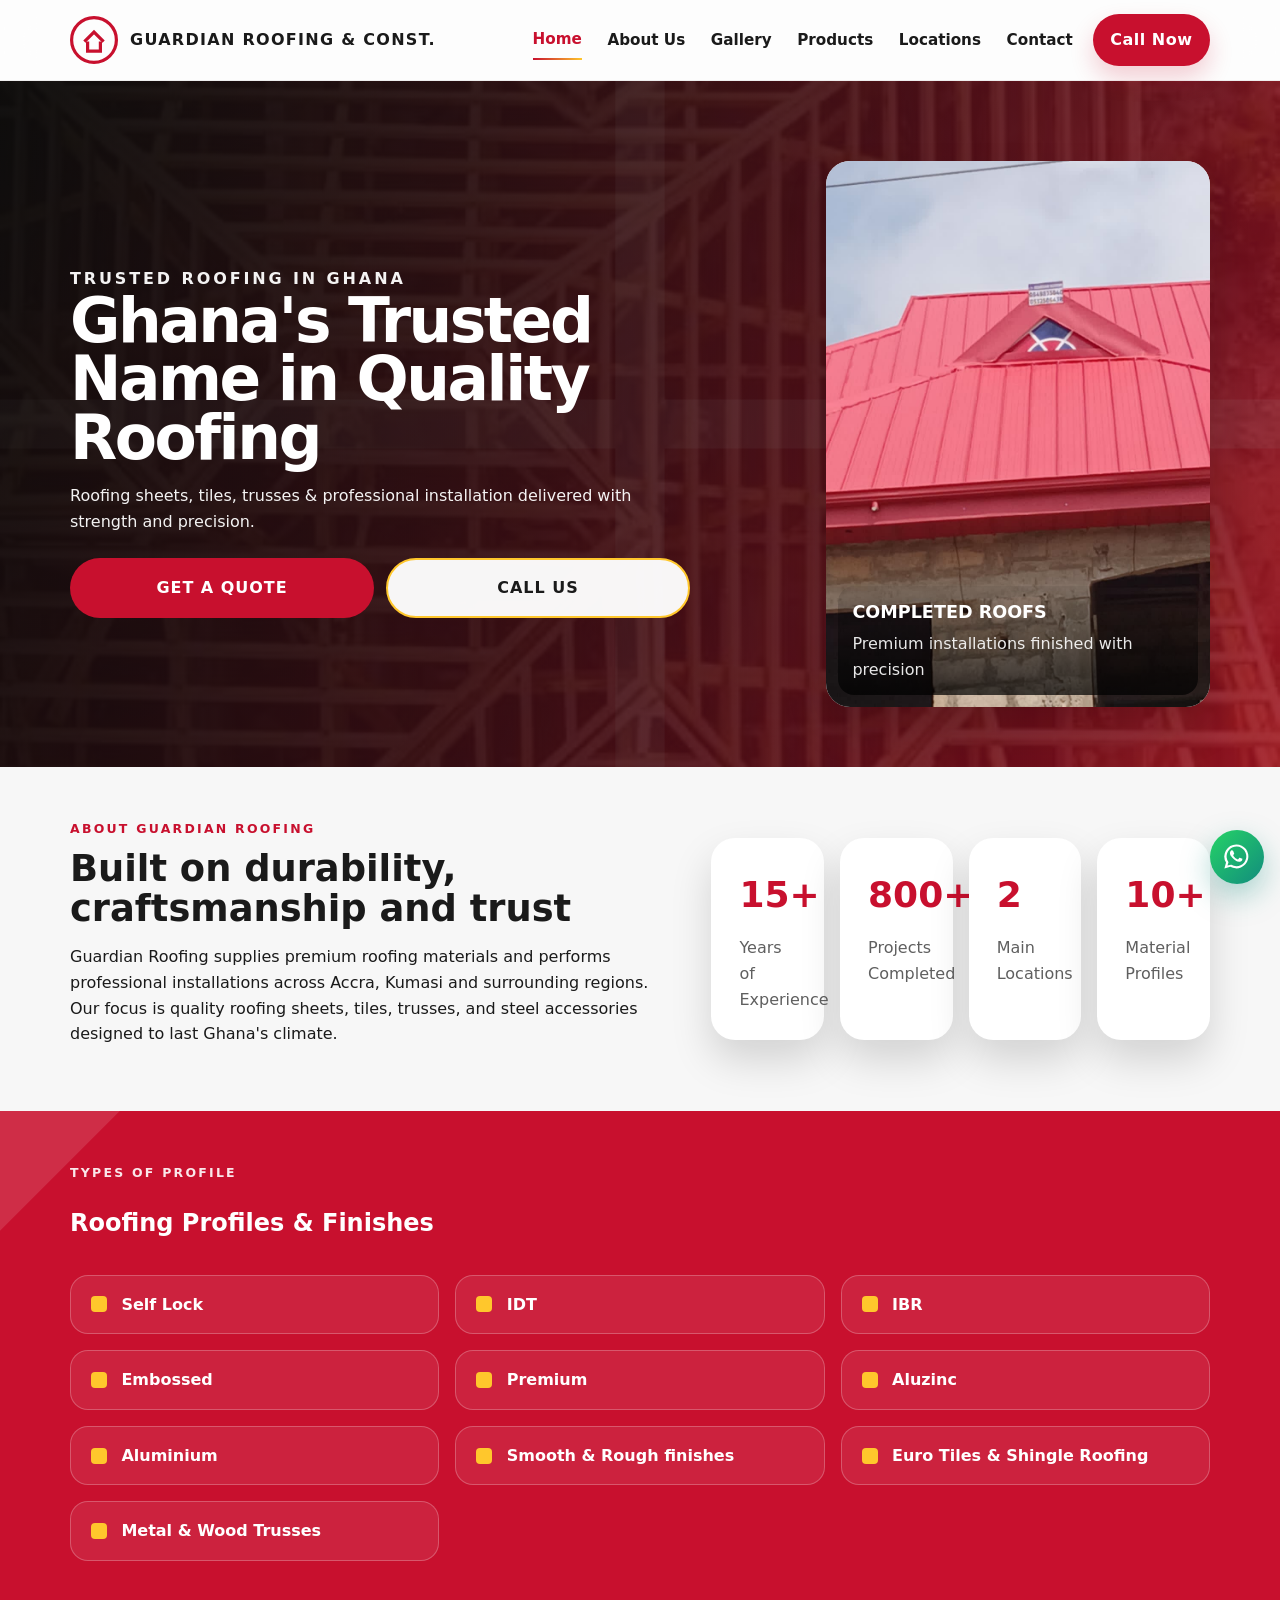
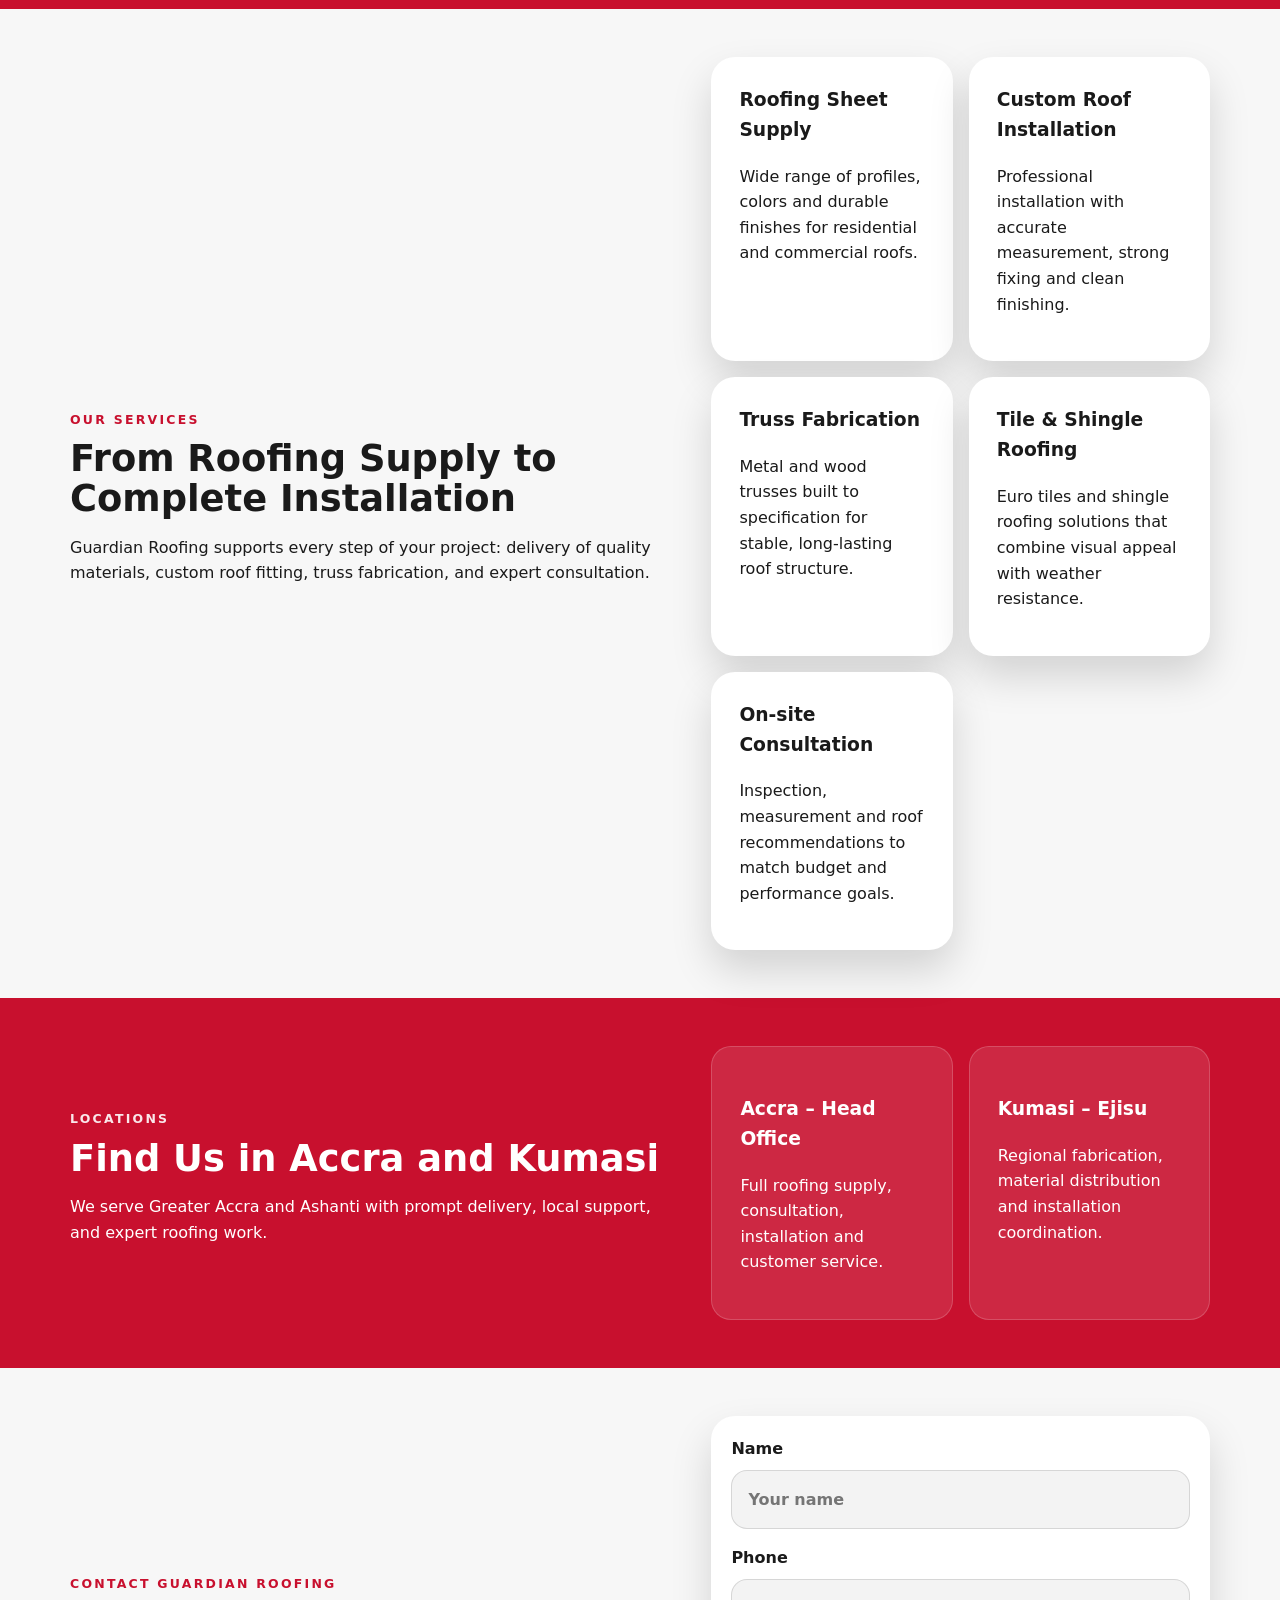
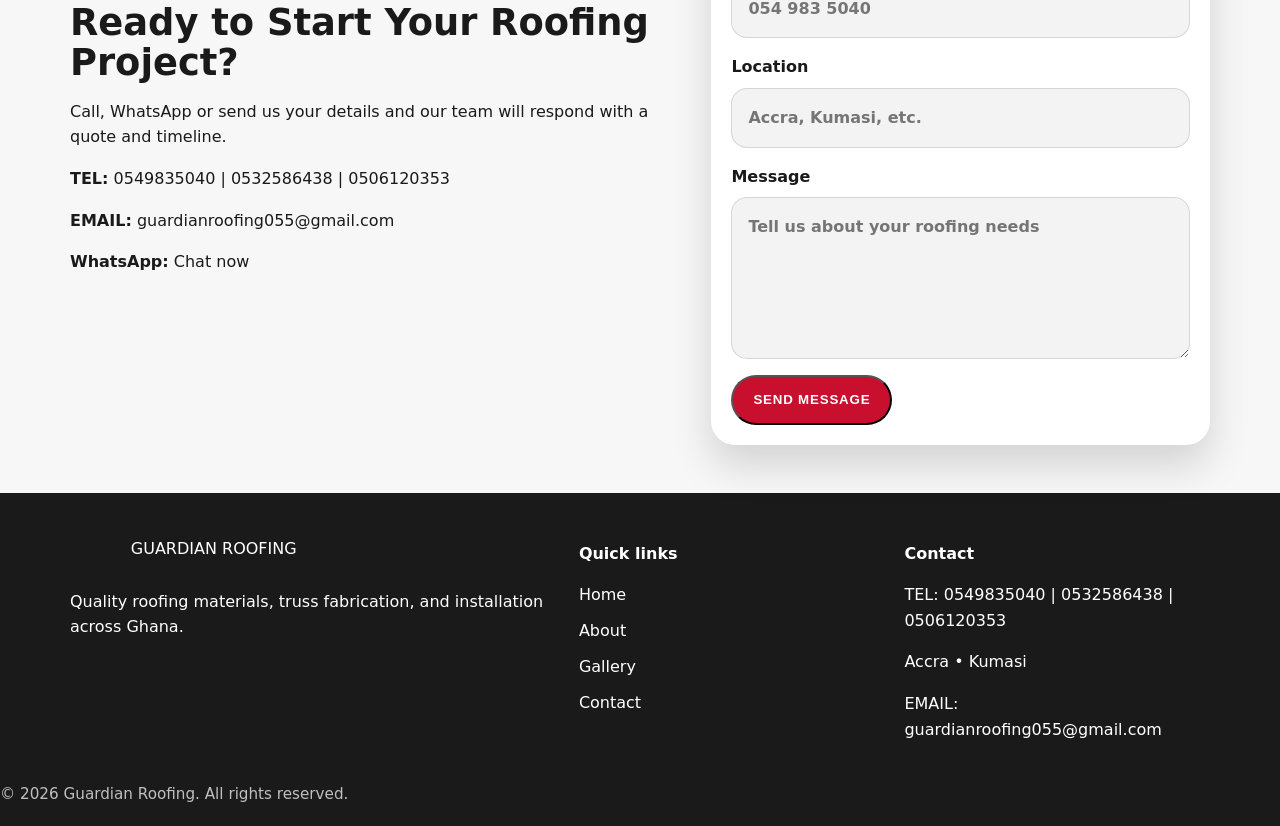
==== GUARDIAN ROOFING/index.html @ 57b555b7 "Add files via upload" ====
<!DOCTYPE html>
<html lang="en">
<head>
  <meta charset="UTF-8" />
  <meta name="viewport" content="width=device-width, initial-scale=1.0" />
  <title>Guardian Roofing | Ghana Roofing Supplier & Installer</title>
  <link rel="stylesheet" href="styles.css" />
</head>
<body>
  <header class="site-header">
    <div class="container header-inner">
      <a href="#home" class="brand">
        <span class="brand-mark">
          <svg viewBox="0 0 60 60" aria-hidden="true"><circle cx="30" cy="30" r="28" fill="none" stroke="#C8102E" stroke-width="4"/><path d="M18 32 L30 20 L42 32" fill="none" stroke="#C8102E" stroke-width="4"/><path d="M22 32 L22 44 L38 44 L38 32" fill="none" stroke="#C8102E" stroke-width="4"/></svg>
        </span>
        <span class="brand-text">GUARDIAN ROOFING & CONST.</span>
      </a>
      <button class="nav-toggle" id="navToggle" aria-label="Toggle navigation" aria-expanded="false">
        <span></span><span></span><span></span>
      </button>
      <nav class="site-nav" id="siteNav">
        <a href="#home" class="active">Home</a>
        <a href="#about">About Us</a>
        <a href="gallery.html">Gallery</a>
        <a href="#products">Products</a>
        <a href="#locations">Locations</a>
        <a href="#contact">Contact</a>
      </nav>
      <a href="tel:0549835040" class="cta-button call-now"><span>Call Now</span></a>
    </div>
  </header>

  <main>
    <section class="hero" id="home">
      <div class="hero-overlay"></div>
      <div class="container hero-content">
        <div class="hero-copy">
          <p class="eyebrow">Trusted Roofing in Ghana</p>
          <h1>Ghana's Trusted Name in Quality Roofing</h1>
          <p>Roofing sheets, tiles, trusses &amp; professional installation delivered with strength and precision.</p>
          <div class="hero-actions">
            <a href="#contact" class="btn btn-primary">Get a Quote</a>
            <a href="tel:0549835040" class="btn btn-secondary">Call Us</a>
          </div>
        </div>
        <div class="hero-carousel" aria-label="Project preview carousel">
          <div class="carousel-track" id="carouselTrack">
            <article class="carousel-card">
              <img src="FINAL WORK.jpg" alt="Completed Guardian Roofing installation" loading="eager" />
              <div class="carousel-caption">
                <strong>Completed Roofs</strong>
                <span>Premium installations finished with precision</span>
              </div>
            </article>
            <article class="carousel-card">
              <img src="WAREHOUSE.jpg" alt="Roofing materials stored at the warehouse" loading="lazy" />
              <div class="carousel-caption">
                <strong>Material Supply</strong>
                <span>Self Lock, IBR, Aluzinc and more ready for delivery</span>
              </div>
            </article>
            <article class="carousel-card">
              <img src="TOP ROOF.jpg" alt="Roofing sheets laid on a top roof structure" loading="lazy" />
              <div class="carousel-caption">
                <strong>Roofing In Progress</strong>
                <span>Skilled teams fitting every sheet with care</span>
              </div>
            </article>
            <article class="carousel-card">
              <img src="DRONE CAPTURE.jpg" alt="Drone capture of a completed roofing project" loading="lazy" />
              <div class="carousel-caption">
                <strong>Large-Scale Projects</strong>
                <span>Reliable roof coverage in commercial and residential builds</span>
              </div>
            </article>
          </div>
        </div>
      </div>
    </section>

    <section class="about" id="about">
      <div class="container section-grid">
        <div class="about-copy">
          <span class="section-label">About Guardian Roofing</span>
          <h2>Built on durability, craftsmanship and trust</h2>
          <p>Guardian Roofing supplies premium roofing materials and performs professional installations across Accra, Kumasi and surrounding regions. Our focus is quality roofing sheets, tiles, trusses, and steel accessories designed to last Ghana's climate.</p>
        </div>
        <div class="stats-grid">
          <div class="stat-card"><span>15+</span><p>Years of Experience</p></div>
          <div class="stat-card"><span>800+</span><p>Projects Completed</p></div>
          <div class="stat-card"><span>2</span><p>Main Locations</p></div>
          <div class="stat-card"><span>10+</span><p>Material Profiles</p></div>
        </div>
      </div>
    </section>

    <section class="products red-block" id="products">
      <div class="container">
        <span class="section-label section-label-light">Types of Profile</span>
        <h2>Roofing Profiles &amp; Finishes</h2>
        <div class="product-grid">
          <div class="product-item"><span></span>Self Lock</div>
          <div class="product-item"><span></span>IDT</div>
          <div class="product-item"><span></span>IBR</div>
          <div class="product-item"><span></span>Embossed</div>
          <div class="product-item"><span></span>Premium</div>
          <div class="product-item"><span></span>Aluzinc</div>
          <div class="product-item"><span></span>Aluminium</div>
          <div class="product-item"><span></span>Smooth &amp; Rough finishes</div>
          <div class="product-item"><span></span>Euro Tiles &amp; Shingle Roofing</div>
          <div class="product-item"><span></span>Metal &amp; Wood Trusses</div>
        </div>
      </div>
    </section>


    <section class="services">
      <div class="container section-grid">
        <div>
          <span class="section-label">Our Services</span>
          <h2>From Roofing Supply to Complete Installation</h2>
          <p>Guardian Roofing supports every step of your project: delivery of quality materials, custom roof fitting, truss fabrication, and expert consultation.</p>
        </div>
        <div class="services-grid">
          <div class="service-card"><h3>Roofing Sheet Supply</h3><p>Wide range of profiles, colors and durable finishes for residential and commercial roofs.</p></div>
          <div class="service-card"><h3>Custom Roof Installation</h3><p>Professional installation with accurate measurement, strong fixing and clean finishing.</p></div>
          <div class="service-card"><h3>Truss Fabrication</h3><p>Metal and wood trusses built to specification for stable, long-lasting roof structure.</p></div>
          <div class="service-card"><h3>Tile &amp; Shingle Roofing</h3><p>Euro tiles and shingle roofing solutions that combine visual appeal with weather resistance.</p></div>
          <div class="service-card"><h3>On-site Consultation</h3><p>Inspection, measurement and roof recommendations to match budget and performance goals.</p></div>
        </div>
      </div>
    </section>

    <section class="locations red-strip" id="locations">
      <div class="container section-grid">
        <div>
          <span class="section-label section-label-light">Locations</span>
          <h2>Find Us in Accra and Kumasi</h2>
          <p>We serve Greater Accra and Ashanti with prompt delivery, local support, and expert roofing work.</p>
        </div>
        <div class="location-cards">
          <div class="location-card"><h3>Accra – Head Office</h3><p>Full roofing supply, consultation, installation and customer service.</p></div>
          <div class="location-card"><h3>Kumasi – Ejisu</h3><p>Regional fabrication, material distribution and installation coordination.</p></div>
        </div>
      </div>
    </section>

    <section class="contact" id="contact">
      <div class="container section-grid">
        <div class="contact-copy">
          <span class="section-label">Contact Guardian Roofing</span>
          <h2>Ready to Start Your Roofing Project?</h2>
          <p>Call, WhatsApp or send us your details and our team will respond with a quote and timeline.</p>
          <div class="contact-list">
            <p><strong>TEL:</strong> 0549835040 | 0532586438 | 0506120353</p>
            <p><strong>EMAIL:</strong> <a href="mailto:guardianroofing055@gmail.com">guardianroofing055@gmail.com</a></p>
            <p><strong>WhatsApp:</strong> <a href="https://wa.me/233549835040" target="_blank" rel="noreferrer">Chat now</a></p>
          </div>
        </div>
        <form id="contactForm" class="contact-form" action="#" method="post">
          <label><span>Name</span><input type="text" name="name" placeholder="Your name" required></label>
          <label><span>Phone</span><input type="tel" name="phone" placeholder="054 983 5040" required></label>
          <label><span>Location</span><input type="text" name="location" placeholder="Accra, Kumasi, etc." required></label>
          <label><span>Message</span><textarea name="message" rows="5" placeholder="Tell us about your roofing needs"></textarea></label>
          <button type="submit" class="btn btn-primary">Send Message</button>
        </form>
      </div>
    </section>
  </main>

  <a href="https://wa.me/233549835040" class="whatsapp-float" target="_blank" rel="noreferrer" aria-label="Chat on WhatsApp">
    <svg viewBox="0 0 24 24" aria-hidden="true">
      <path d="M12 2a10 10 0 0 0-8.64 15.1L2 22l4.95-1.35A10 10 0 1 0 12 2Zm0 18.2a8.2 8.2 0 0 1-4.16-1.14l-.3-.18-2.94.8.8-2.86-.19-.3A8.2 8.2 0 1 1 12 20.2Zm4.73-6.15c-.26-.13-1.53-.75-1.77-.84-.24-.09-.42-.13-.6.13-.18.26-.7.84-.85 1.01-.15.17-.31.19-.57.06-.26-.13-1.11-.41-2.11-1.3-.78-.7-1.31-1.56-1.46-1.82-.15-.26-.01-.4.11-.53.12-.12.26-.31.39-.46.13-.15.17-.26.26-.43.09-.17.04-.32-.02-.45-.06-.13-.6-1.44-.82-1.98-.22-.52-.44-.45-.6-.46l-.51-.01c-.17 0-.45.06-.68.31-.23.25-.88.86-.88 2.1 0 1.24.9 2.43 1.03 2.6.13.17 1.77 2.7 4.3 3.79.6.26 1.07.42 1.44.54.62.2 1.18.17 1.63.1.5-.07 1.53-.63 1.75-1.24.22-.61.22-1.13.15-1.24-.07-.11-.24-.17-.5-.3Z" fill="currentColor"/>
    </svg>
  </a>

  <footer class="site-footer">
    <div class="container footer-grid">
      <div>
        <div class="footer-brand">
          <span class="brand-mark footer-mark"></span>
          <span>GUARDIAN ROOFING</span>
        </div>
        <p>Quality roofing materials, truss fabrication, and installation across Ghana.</p>
      </div>
      <div class="footer-links">
        <p><strong>Quick links</strong></p>
        <a href="#home">Home</a>
        <a href="#about">About</a>
        <a href="gallery.html">Gallery</a>
        <a href="#contact">Contact</a>
      </div>
      <div>
        <p><strong>Contact</strong></p>
        <p>TEL: 0549835040 | 0532586438 | 0506120353</p>
        <p>Accra • Kumasi</p>
                <p>EMAIL: guardianroofing055@gmail.com</p> 
      </div>
    </div>
    <div class="footer-bottom">© 2026 Guardian Roofing. All rights reserved.</div>
  </footer>

  <script src="script.js"></script>
</body>
</html>
---- GUARDIAN ROOFING/styles.css ----
:root {
  color-scheme: light;
  --red: #C8102E;
  --yellow: #FFC72C;
  --white: #FFFFFF;
  --dark: #1A1A1A;
  --soft-dark: #2b2b2b;
  --bg: #f7f7f7;
  --surface: #ffffff;
  --surface-2: #f3f3f3;
  --text: #1A1A1A;
  --muted: #5f5f5f;
  --shadow: 0 20px 40px rgba(0, 0, 0, 0.15);
  font-family: "Inter", system-ui, sans-serif;
}

* {
  box-sizing: border-box;
}

html {
  scroll-behavior: smooth;
}

body {
  margin: 0;
  background: var(--bg);
  color: var(--text);
  line-height: 1.6;
  overflow-x: hidden;
  transition: background-color 0.25s ease, color 0.25s ease;
}

img {
  max-width: 100%;
  display: block;
}

a {
  color: inherit;
  text-decoration: none;
}

.container {
  width: min(1140px, calc(100% - 1.5rem));
  margin: 0 auto;
}

.site-header {
  position: sticky;
  top: 0;
  z-index: 30;
  background: rgba(255, 255, 255, 0.72);
  backdrop-filter: blur(18px) saturate(140%);
  border-bottom: 1px solid rgba(0, 0, 0, 0.06);
  transition: background 0.3s ease, box-shadow 0.3s ease, transform 0.3s ease;
}


.site-header.scrolled {
  background: rgba(255, 255, 255, 0.96);
  box-shadow: 0 12px 40px rgba(26, 26, 26, 0.12);
}


.header-inner {
  display: flex;
  align-items: center;
  justify-content: space-between;
  gap: 0.75rem;
  padding: 0.85rem 0;
  flex-wrap: wrap;
}

.brand {
  display: inline-flex;
  align-items: center;
  gap: 0.75rem;
  font-weight: 800;
  letter-spacing: 0.08em;
  text-transform: uppercase;
  font-size: clamp(0.8rem, 2.2vw, 0.95rem);
  line-height: 1.2;
  color: var(--text);
  transition: transform 0.25s ease;
  flex: 1 1 auto;
  min-width: 0;
}

.brand:hover {
  transform: translateY(-2px);
}

.brand-mark,
.footer-mark {
  width: 3rem;
  height: 3rem;
  display: inline-flex;
  align-items: center;
  justify-content: center;
  border-radius: 50%;
  transition: transform 0.3s ease, box-shadow 0.3s ease;
}

.brand:hover .brand-mark {
  transform: rotate(-6deg) scale(1.05);
  box-shadow: 0 8px 18px rgba(200, 16, 46, 0.18);
}

.nav-toggle {
  display: inline-flex;
  width: 2.5rem;
  height: 2.5rem;
  border: none;
  background: transparent;
  cursor: pointer;
  flex-direction: column;
  justify-content: space-between;
  padding: 0;
  margin-left: auto;
}

.nav-toggle span {
  display: block;
  height: 3px;
  border-radius: 999px;
  background: var(--dark);
  transition: transform 0.3s ease, opacity 0.3s ease;
}

.nav-toggle.active span:nth-child(1) {
  transform: translateY(9px) rotate(45deg);
}

.nav-toggle.active span:nth-child(2) {
  opacity: 0;
}

.nav-toggle.active span:nth-child(3) {
  transform: translateY(-9px) rotate(-45deg);
}

.site-nav {
  display: none;
  flex-direction: column;
  align-items: flex-start;
  gap: 0;
  width: 100%;
  background: rgba(255,255,255,0.98);
  border-top: 1px solid rgba(0,0,0,0.08);
  padding: 1rem 0 1.25rem;
  margin-top: 0.25rem;
  border-radius: 0 0 20px 20px;
  box-shadow: 0 20px 35px rgba(26,26,26,0.12);
}

.site-nav.show {
  display: flex;
  animation: slideDown 0.3s ease;
}

.site-nav a {
  position: relative;
  font-size: 0.95rem;
  font-weight: 700;
  color: var(--text);
  padding: 0.75rem 1.25rem;
  width: 100%;
  transition: color 0.25s ease, transform 0.25s ease;
}

.site-nav a::after {
  content: "";
  position: absolute;
  left: 0;
  bottom: -0.2rem;
  width: 100%;
  height: 2px;
  background: linear-gradient(90deg, var(--red), var(--yellow));
  transform: scaleX(0);
  transform-origin: center;
  transition: transform 0.25s ease;
}

.site-nav a:hover,
.site-nav a.active {
  color: var(--red);
  transform: translateY(-1px);
}

.site-nav a:hover::after,
.site-nav a.active::after {
  transform: scaleX(1);
}

.cta-button {
  display: inline-flex;
  align-items: center;
  justify-content: center;
  padding: 0.85rem 1.1rem;
  border-radius: 999px;
  background: var(--red);
  color: var(--white);
  font-weight: 700;
  letter-spacing: 0.03em;
  box-shadow: 0 12px 24px rgba(200, 16, 46, 0.2);
  transition: transform 0.25s ease, box-shadow 0.25s ease;
  position: relative;
  overflow: hidden;
}

.cta-button::before {
  content: "";
  position: absolute;
  inset: 0;
  background: linear-gradient(120deg, transparent, rgba(255,255,255,0.28), transparent);
  transform: translateX(-120%);
  transition: transform 0.6s ease;
}

.cta-button:hover {
  transform: translateY(-2px);
  box-shadow: 0 16px 30px rgba(200, 16, 46, 0.28);
}

.cta-button:hover::before {
  transform: translateX(120%);
}

.cta-button.call-now {
  display: none;
}

.hero {
  position: relative;
  background: linear-gradient(120deg, rgba(26, 26, 26, 0.92), rgba(200, 16, 46, 0.8)), url('DRONE CAPTURE.jpg') center/cover no-repeat;
  background-position: center;
  background-size: cover;
  animation: heroBgSlide 3s ease-in-out infinite alternate;
  padding: 2.5rem 0 2rem;
  overflow: hidden;
}

.hero::before {
  content: "";
  position: absolute;
  inset: 0;
  background: url('data:image/svg+xml,%3Csvg xmlns="http://www.w3.org/2000/svg" width="520" height="520" viewBox="0 0 520 520"%3E%3Cpath fill="none" stroke="%23E5E5E5" stroke-width="20" d="M0 260 L520 260 M260 0 L260 520"/%3E%3C/svg%3E') center/cover no-repeat;
  opacity: 0.08;
  pointer-events: none;
}

.hero-overlay {
  position: absolute;
  inset: 0;
  background: linear-gradient(90deg, rgba(5, 5, 5, 0.64), rgba(0, 0, 0, 0.2));
}

.hero-content {
  position: relative;
  display: grid;
  grid-template-columns: 1fr;
  gap: 1.25rem;
  align-items: center;
}

.hero-copy {
  max-width: 620px;
  color: var(--white);
  position: relative;
  z-index: 1;
}

.eyebrow {
  display: inline-block;
  margin: 0 0 1rem;
  font-size: 0.85rem;
  font-weight: 700;
  letter-spacing: 0.18em;
  text-transform: uppercase;
  color: var(--yellow);
}

.hero h1 {
  margin: 0;
  font-size: clamp(2rem, 7vw, 3rem);
  line-height: 0.95;
  letter-spacing: -0.04em;
  color: var(--white);
}

.hero p {
  max-width: 44rem;
  margin: 1rem 0 0;
  font-size: 1rem;
  color: rgba(255, 255, 255, 0.95);
}

.hero-actions {
  display: grid;
  grid-template-columns: 1fr;
  gap: 0.75rem;
  margin-top: 1.5rem;
}

.btn {
  display: inline-flex;
  align-items: center;
  justify-content: center;
  width: 100%;
  min-width: 0;
  padding: 0.95rem 1.25rem;
  border-radius: 999px;
  font-weight: 700;
  text-transform: uppercase;
  letter-spacing: 0.06em;
}

.btn-primary {
  background: var(--red);
  color: var(--white);
}

.btn-secondary {
  border: 2px solid var(--yellow);
  color: var(--dark);
  background: rgba(255, 255, 255, 0.96);
}

.hero-carousel {
  position: relative;
  border-radius: 24px;
  overflow: hidden;
  min-height: 260px;
  box-shadow: var(--shadow);
  background: var(--white);
}

.carousel-track {
  display: flex;
  transition: transform 0.7s ease;
}

.carousel-card {
  position: relative;
  min-width: 100%;
  min-height: 260px;
}

.carousel-card img {
  width: 100%;
  height: 100%;
  object-fit: cover;
  display: block;
}

.carousel-caption {
  position: absolute;
  inset: auto 0.75rem 0.75rem 0.75rem;
  padding: 0.8rem 0.9rem;
  background: linear-gradient(180deg, rgba(0,0,0,0.06), rgba(0,0,0,0.72));
  color: var(--white);
  border-radius: 16px;
}

.carousel-caption strong {
  display: block;
  font-size: 1.1rem;
  font-weight: 800;
  text-transform: uppercase;
}

.carousel-caption span {
  color: rgba(255,255,255,0.9);
  display: block;
  margin-top: 0.3rem;
}

.section-label {
  display: inline-flex;
  align-items: center;
  gap: 0.5rem;
  text-transform: uppercase;
  letter-spacing: 0.18em;
  font-size: 0.78rem;
  font-weight: 700;
  color: var(--red);
}

.section-label-light {
  color: rgba(255,255,255,0.9);
}

.section-header {
  margin-bottom: 1.5rem;
}

.section-header h2,
.about h2,
.services h2,
.locations h2,
.contact h2 {
  margin: 0.5rem 0 0;
  font-size: clamp(1.7rem, 4vw, 2.3rem);
  line-height: 1.08;
}

.about,
.services,
.contact {
  padding: 3rem 0;
}

.section-grid {
  display: grid;
  grid-template-columns: 1fr;
  gap: 2rem;
}

.about-copy p,
.services p,
.contact-copy p {
  max-width: 42rem;
}

.stats-grid {
  display: grid;
  gap: 1rem;
  grid-template-columns: 1fr;
}

.stat-card {
  padding: 1.75rem;
  background: var(--surface);
  border-radius: 24px;
  box-shadow: var(--shadow);
}

.stat-card span {
  display: block;
  font-size: 2.25rem;
  font-weight: 800;
  color: var(--red);
}

.stat-card p {
  margin: 0.75rem 0 0;
  color: var(--muted);
}

.red-block {
  background: var(--red);
  color: var(--white);
  padding: 3rem 0;
  position: relative;
}

.red-block::before {
  content: "";
  position: absolute;
  top: 0;
  left: 0;
  width: 120px;
  height: 120px;
  background: rgba(255,255,255,0.12);
  clip-path: polygon(0 0, 100% 0, 0 100%);
}

.product-grid {
  display: grid;
  gap: 1rem;
  grid-template-columns: 1fr;
  margin-top: 2rem;
}

.product-item {
  display: flex;
  align-items: center;
  gap: 0.9rem;
  padding: 1rem 1.25rem;
  border: 1px solid rgba(255,255,255,0.24);
  border-radius: 18px;
  background: rgba(255,255,255,0.08);
  font-weight: 700;
}

.product-item span {
  width: 16px;
  height: 16px;
  min-width: 16px;
  border-radius: 4px;
  background: var(--yellow);
}

.gallery {
  padding: 4rem 0;
  background: var(--bg);
}

.gallery-intro {
  margin: 0.4rem 0 0;
  color: var(--muted);
  max-width: 680px;
}

.gallery-filters {
  display: flex;
  flex-wrap: wrap;
  gap: 0.75rem;
  margin: 1.5rem 0 1.25rem;
}

.filter-btn {
  border: 1px solid rgba(0,0,0,0.12);
  background: var(--white);
  color: var(--dark);
  padding: 0.85rem 1.1rem;
  border-radius: 999px;
  font-weight: 700;
  cursor: pointer;
  white-space: nowrap;
}

.filter-btn.active,
.filter-btn:hover {
  background: var(--red);
  color: var(--white);
  border-color: transparent;
}

.gallery-grid {
  display: grid;
  gap: 1rem;
  grid-template-columns: 1fr;
}

.gallery-card {
  position: relative;
  min-height: 220px;
  border: none;
  cursor: pointer;
  overflow: hidden;
  border-radius: 24px;
  background: var(--dark);
  color: var(--white);
  display: flex;
  align-items: flex-end;
  padding: 1rem;
  text-align: left;
  box-shadow: 0 16px 32px rgba(0,0,0,0.10);
}

.gallery-card img {
  position: absolute;
  inset: 0;
  width: 100%;
  height: 100%;
  object-fit: cover;
  transition: transform 0.35s ease;
}

.gallery-card:hover img {
  transform: scale(1.05);
}

.gallery-card::before {
  content: "";
  position: absolute;
  inset: 0;
  background: linear-gradient(180deg, rgba(0,0,0,0.05), rgba(0,0,0,0.75));
  z-index: 0;
}

.gallery-badge {
  position: absolute;
  top: 0.85rem;
  left: 0.85rem;
  z-index: 2;
  padding: 0.45rem 0.7rem;
  border-radius: 999px;
  background: rgba(255,255,255,0.95);
  color: var(--red);
  font-size: 0.75rem;
  font-weight: 800;
  text-transform: uppercase;
  letter-spacing: 0.08em;
}

.gallery-badge.video-badge {
  background: rgba(200,16,46,0.95);
  color: var(--white);
}

.play-icon {
  position: absolute;
  inset: 0;
  z-index: 2;
  display: flex;
  align-items: center;
  justify-content: center;
  font-size: 2.5rem;
  color: var(--white);
  text-shadow: 0 8px 25px rgba(0,0,0,0.35);
}

.lightbox {
  position: fixed;
  inset: 0;
  display: none;
  align-items: center;
  justify-content: center;
  background: rgba(0,0,0,0.84);
  padding: 1rem;
  z-index: 100;
}

.lightbox.show {
  display: flex;
}

.lightbox-content {
  position: relative;
  width: min(900px, 100%);
  max-height: min(90vh, 720px);
  background: var(--white);
  border-radius: 24px;
  overflow: hidden;
  box-shadow: var(--shadow);
}

.lightbox-close {
  position: absolute;
  top: 1rem;
  right: 1rem;
  width: 3rem;
  height: 3rem;
  border: none;
  border-radius: 999px;
  background: rgba(0,0,0,0.72);
  color: var(--white);
  font-size: 1.5rem;
  cursor: pointer;
  z-index: 2;
}

.lightbox-media {
  min-height: 360px;
  background: #111;
  display: flex;
  align-items: center;
  justify-content: center;
}

.lightbox-media img,
.lightbox-media iframe {
  width: 100%;
  height: 100%;
  min-height: 360px;
  object-fit: cover;
  border: 0;
}

.lightbox-title {
  margin: 1rem 1.2rem 1.2rem;
  font-size: 1rem;
  color: var(--dark);
}

.services-grid {
  display: grid;
  gap: 1rem;
  grid-template-columns: 1fr;
}

.service-card {
  background: var(--surface);
  padding: 1.75rem;
  border-radius: 24px;
  box-shadow: var(--shadow);
}

.service-card h3 {
  margin-top: 0;
}

.red-strip {
  background: var(--red);
  color: var(--white);
  padding: 3rem 0;
}

.location-cards {
  display: grid;
  gap: 1rem;
  grid-template-columns: 1fr;
}

.location-card {
  background: rgba(255,255,255,0.1);
  padding: 1.75rem;
  border-radius: 20px;
  border: 1px solid rgba(255,255,255,0.18);
}

.contact-form {
  display: grid;
  gap: 1rem;
  padding: 1.25rem;
  background: var(--surface);
  border-radius: 24px;
  box-shadow: var(--shadow);
}

.contact-form label {
  display: grid;
  gap: 0.5rem;
  font-weight: 700;
  color: var(--text);
}

.contact-form input,
.contact-form textarea {
  width: 100%;
  padding: 1rem;
  border: 1px solid rgba(0,0,0,0.12);
  background: var(--surface-2);
  color: var(--text);
  border-radius: 16px;
  font: inherit;
}

.contact-form button {
  justify-self: start;
}

.whatsapp-float {
  position: fixed;
  right: 1rem;
  bottom: 1rem;
  z-index: 40;
  width: 3.4rem;
  height: 3.4rem;
  border-radius: 50%;
  background: linear-gradient(135deg, #25D366, #128C7E);
  color: var(--white);
  display: inline-flex;
  align-items: center;
  justify-content: center;
  box-shadow: 0 12px 30px rgba(18, 140, 126, 0.35);
  animation: floatPulse 2.2s ease-in-out infinite;
  transition: transform 0.25s ease, box-shadow 0.25s ease;
}

.whatsapp-float:hover {
  transform: translateY(-4px) scale(1.04);
  box-shadow: 0 16px 40px rgba(18, 140, 126, 0.45);
}

.whatsapp-float svg {
  width: 1.8rem;
  height: 1.8rem;
}

.site-footer {
  background: var(--dark);
  color: var(--white);
  padding: 2rem 0 1.2rem;
}

.footer-grid {
  display: grid;
  gap: 1.25rem;
  grid-template-columns: 1fr;
}

.footer-brand {
  display: flex;
  align-items: center;
  gap: 0.8rem;
  margin-bottom: 1rem;
}

.footer-links a {
  display: block;
  margin-top: 0.65rem;
}

.footer-bottom {
  margin-top: 1.5rem;
  color: rgba(255,255,255,0.72);
  font-size: 0.95rem;
}


/* Tablet styles (768px and up) */
@media (min-width: 768px) {
  .container {
    width: min(1140px, calc(100% - 3rem));
  }

  .header-inner {
    gap: 1.25rem;
  }

  .nav-toggle {
    display: none;
  }

  .site-nav {
    display: flex;
    flex-direction: row;
    align-items: center;
    gap: 1.25rem;
    width: auto;
    background: transparent;
    border-top: 0;
    padding: 0;
    margin: 0;
    border-radius: 0;
    box-shadow: none;
  }

  .site-nav a {
    padding: 0.35rem 0;
    width: auto;
  }

  .cta-button.call-now {
    display: inline-flex;
  }

  .hero {
    padding: 4rem 0 3rem;
  }

  .hero-content {
    grid-template-columns: minmax(0, 1fr) 20rem;
    gap: 2rem;
  }

  .hero-actions {
    grid-template-columns: repeat(2, minmax(0, 1fr));
  }

  .btn {
    width: auto;
  }

  .hero h1 {
    font-size: clamp(2.8rem, 4.4vw, 3.6rem);
  }

  .section-grid {
    grid-template-columns: repeat(2, minmax(0, 1fr));
    align-items: center;
  }

  .stats-grid {
    grid-template-columns: repeat(2, minmax(0, 1fr));
  }

  .product-grid {
    grid-template-columns: repeat(2, minmax(0, 1fr));
  }

  .gallery-grid {
    grid-template-columns: repeat(2, minmax(0, 1fr));
  }

  .services-grid {
    grid-template-columns: repeat(2, minmax(0, 1fr));
  }

  .location-cards {
    grid-template-columns: repeat(2, minmax(0, 1fr));
  }

  .footer-grid {
    grid-template-columns: repeat(2, minmax(0, 1fr));
  }

  .gallery-filters {
    gap: 0.85rem;
  }

  .filter-btn {
    width: auto;
    justify-content: center;
  }

  .lightbox {
    padding: 1.5rem;
  }
}

/* Desktop styles (1024px and up) */
@media (min-width: 1024px) {
  .container {
    width: min(1140px, calc(100% - 3.5rem));
  }

  .brand {
    font-size: 1rem;
  }

  .site-nav {
    gap: 1.6rem;
  }

  .hero {
    padding: 5rem 0 3.75rem;
  }

  .hero-content {
    grid-template-columns: minmax(0, 1fr) 24rem;
    gap: 3rem;
  }

  .hero h1 {
    font-size: clamp(3.2rem, 4.8vw, 4.2rem);
  }

  .section-grid {
    grid-template-columns: minmax(0, 1.1fr) minmax(0, 0.9fr);
  }

  .stats-grid {
    grid-template-columns: repeat(4, minmax(0, 1fr));
  }

  .product-grid {
    grid-template-columns: repeat(3, minmax(0, 1fr));
  }

  .gallery-grid {
    grid-template-columns: repeat(3, minmax(0, 1fr));
  }

  .services-grid {
    grid-template-columns: repeat(2, minmax(0, 1fr));
  }

  .footer-grid {
    grid-template-columns: 1.6fr 1fr 1fr;
  }

  .lightbox-content {
    width: min(960px, 100%);
  }

  .lightbox-media {
    min-height: 420px;
  }
}

@keyframes slideDown {
  from {
    opacity: 0;
    transform: translateY(-8px);
  }
  to {
    opacity: 1;
    transform: translateY(0);
  }
}

@keyframes heroBgSlide {
  0% {
    background-position: center 30%;
  }
  50% {
    background-position: center 50%;
  }
  100% {
    background-position: center 70%;
  }
}

@keyframes floatPulse {
  0%,
  100% {
    transform: translateY(0px) scale(1);
  }
  50% {
    transform: translateY(-6px) scale(1.04);
  }
}
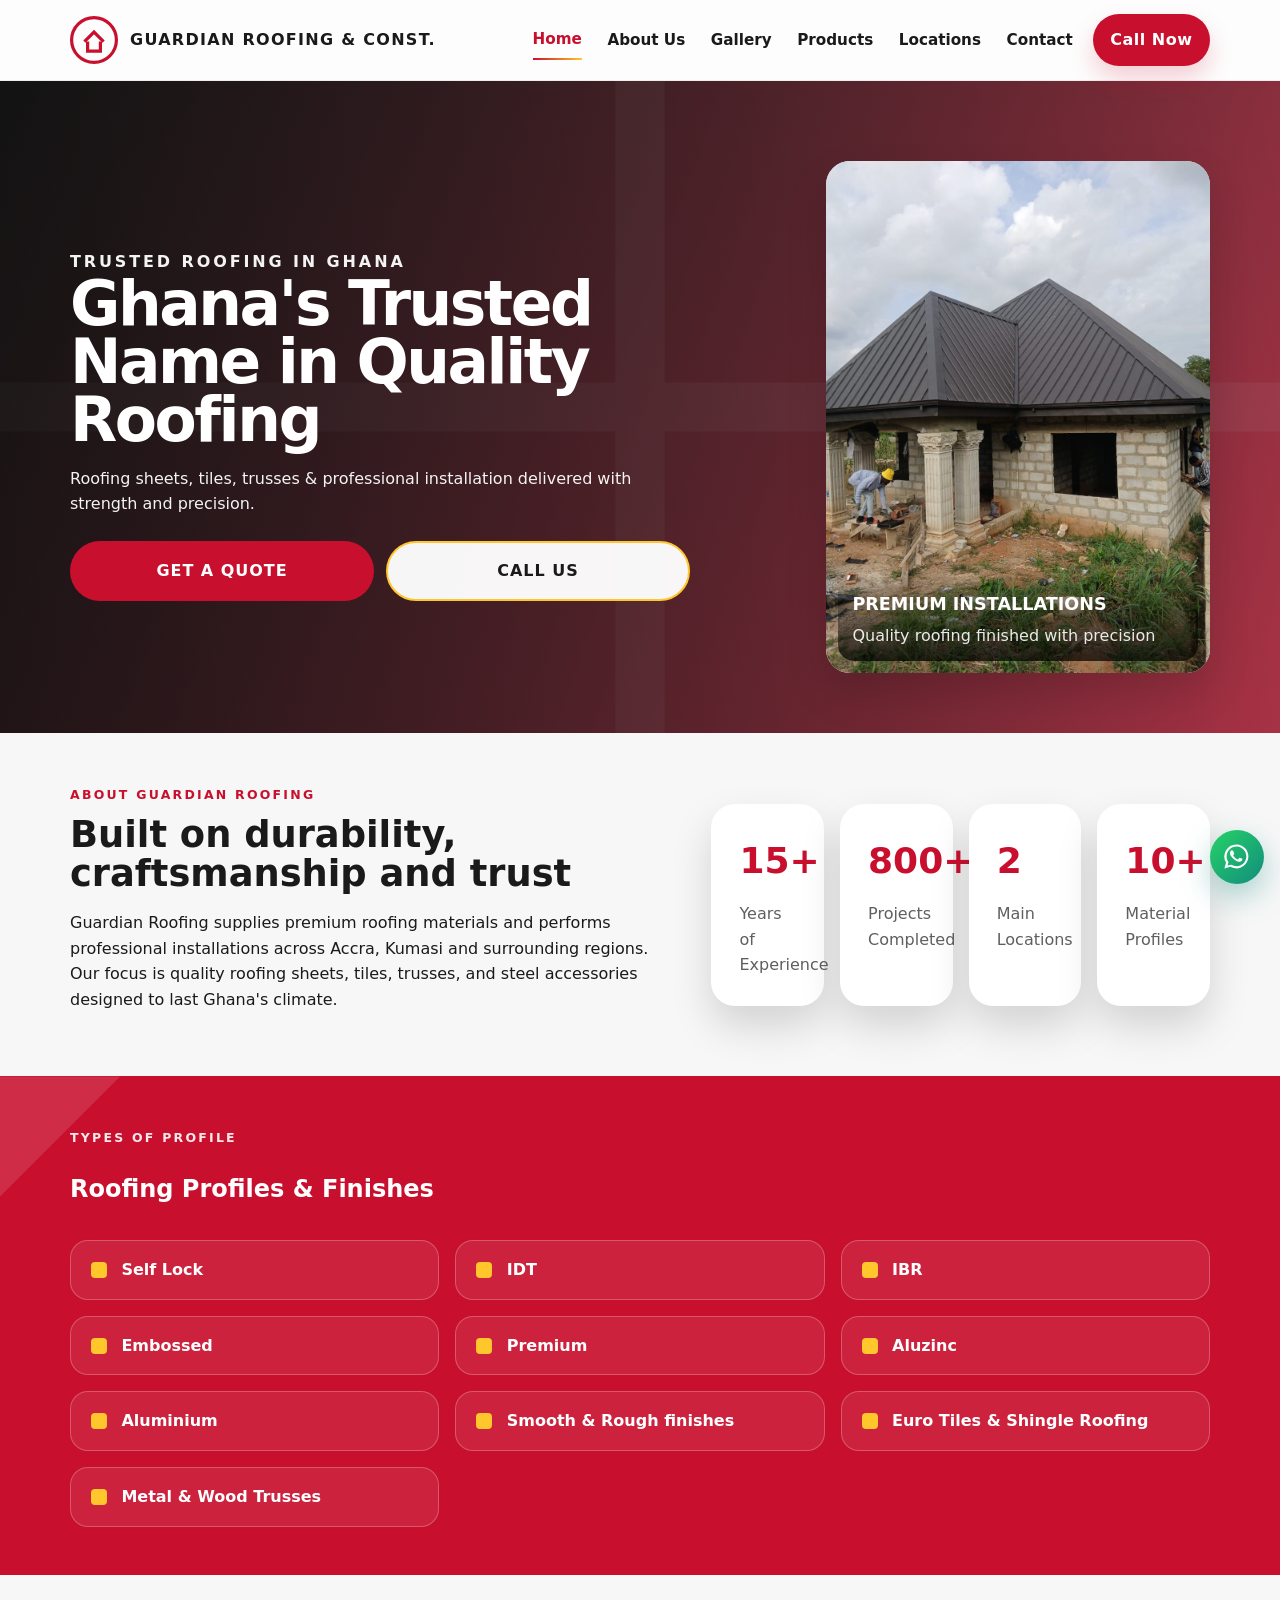
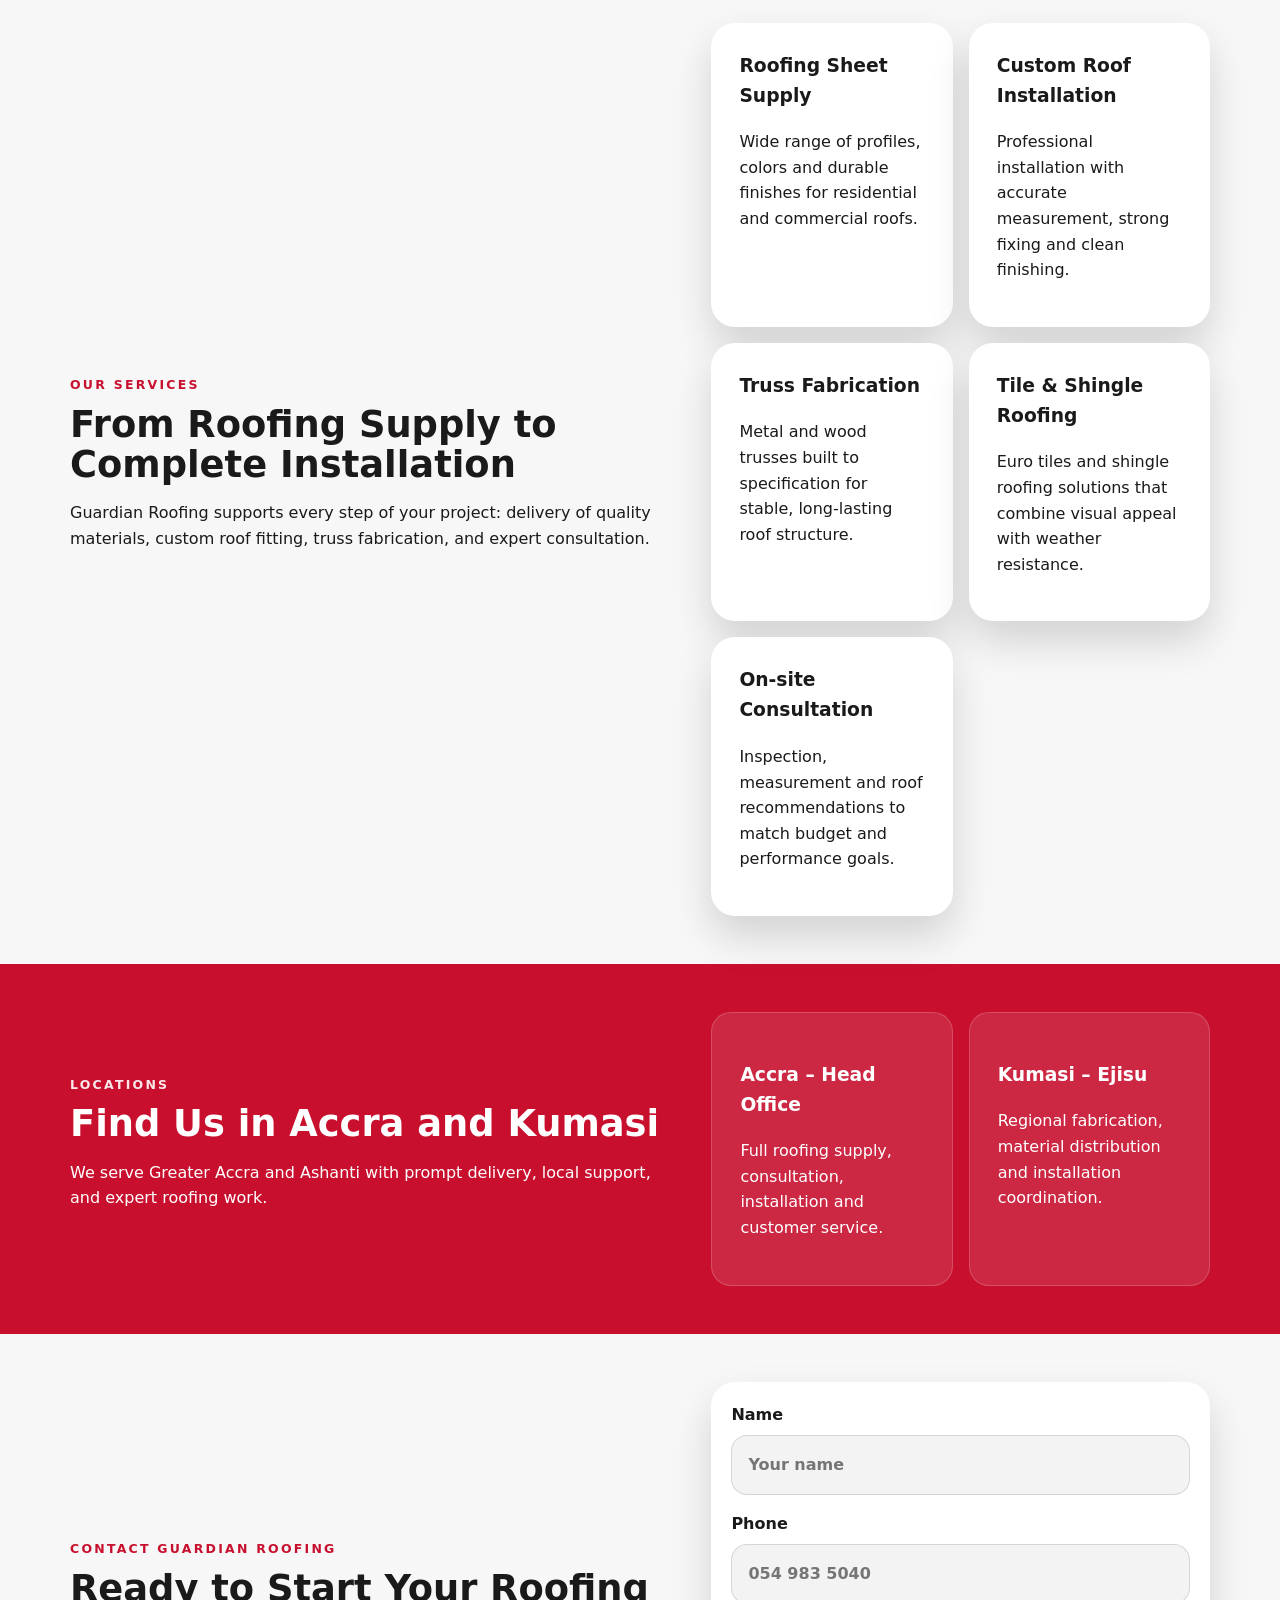
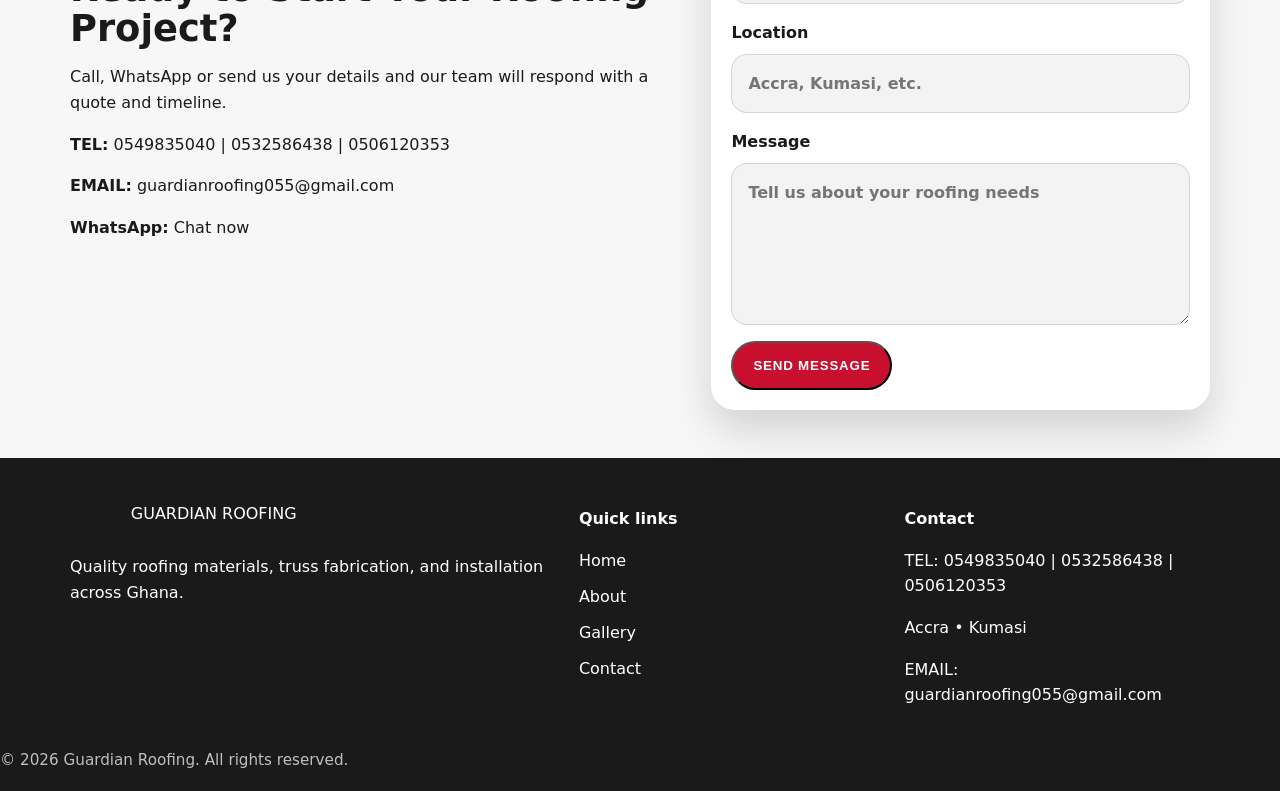
==== commit b9f39e82: "Update gallery with GUARD FLYER video covers and enable WhatsApp contact redirect" ====
--- a/GUARDIAN ROOFING/index.html
+++ b/GUARDIAN ROOFING/index.html
@@ -46,31 +46,31 @@
         <div class="hero-carousel" aria-label="Project preview carousel">
           <div class="carousel-track" id="carouselTrack">
             <article class="carousel-card">
-              <img src="FINAL WORK.jpg" alt="Completed Guardian Roofing installation" loading="eager" />
-              <div class="carousel-caption">
-                <strong>Completed Roofs</strong>
-                <span>Premium installations finished with precision</span>
-              </div>
-            </article>
-            <article class="carousel-card">
-              <img src="WAREHOUSE.jpg" alt="Roofing materials stored at the warehouse" loading="lazy" />
+              <img src="ASSETS/WhatsApp Image 2026-08-05 at 01.04.46.jpeg" alt="Completed Guardian Roofing installation" loading="eager" />
+              <div class="carousel-caption">
+                <strong>Premium Installations</strong>
+                <span>Quality roofing finished with precision</span>
+              </div>
+            </article>
+            <article class="carousel-card">
+              <img src="ASSETS/WAREHOUSE.jpeg" alt="Roofing materials stored at the warehouse" loading="lazy" />
               <div class="carousel-caption">
                 <strong>Material Supply</strong>
                 <span>Self Lock, IBR, Aluzinc and more ready for delivery</span>
               </div>
             </article>
             <article class="carousel-card">
-              <img src="TOP ROOF.jpg" alt="Roofing sheets laid on a top roof structure" loading="lazy" />
-              <div class="carousel-caption">
-                <strong>Roofing In Progress</strong>
+              <img src="ASSETS/WhatsApp Image 2026-08-05 at 01.05.06.jpeg" alt="Professional roofing installation work" loading="lazy" />
+              <div class="carousel-caption">
+                <strong>Expert Installation</strong>
                 <span>Skilled teams fitting every sheet with care</span>
               </div>
             </article>
             <article class="carousel-card">
-              <img src="DRONE CAPTURE.jpg" alt="Drone capture of a completed roofing project" loading="lazy" />
-              <div class="carousel-caption">
-                <strong>Large-Scale Projects</strong>
-                <span>Reliable roof coverage in commercial and residential builds</span>
+              <img src="ASSETS/WhatsApp Image 2026-08-05 at 01.07.17.jpeg" alt="Completed roofing project showcase" loading="lazy" />
+              <div class="carousel-caption">
+                <strong>Quality Results</strong>
+                <span>Reliable roof coverage in every project</span>
               </div>
             </article>
           </div>
